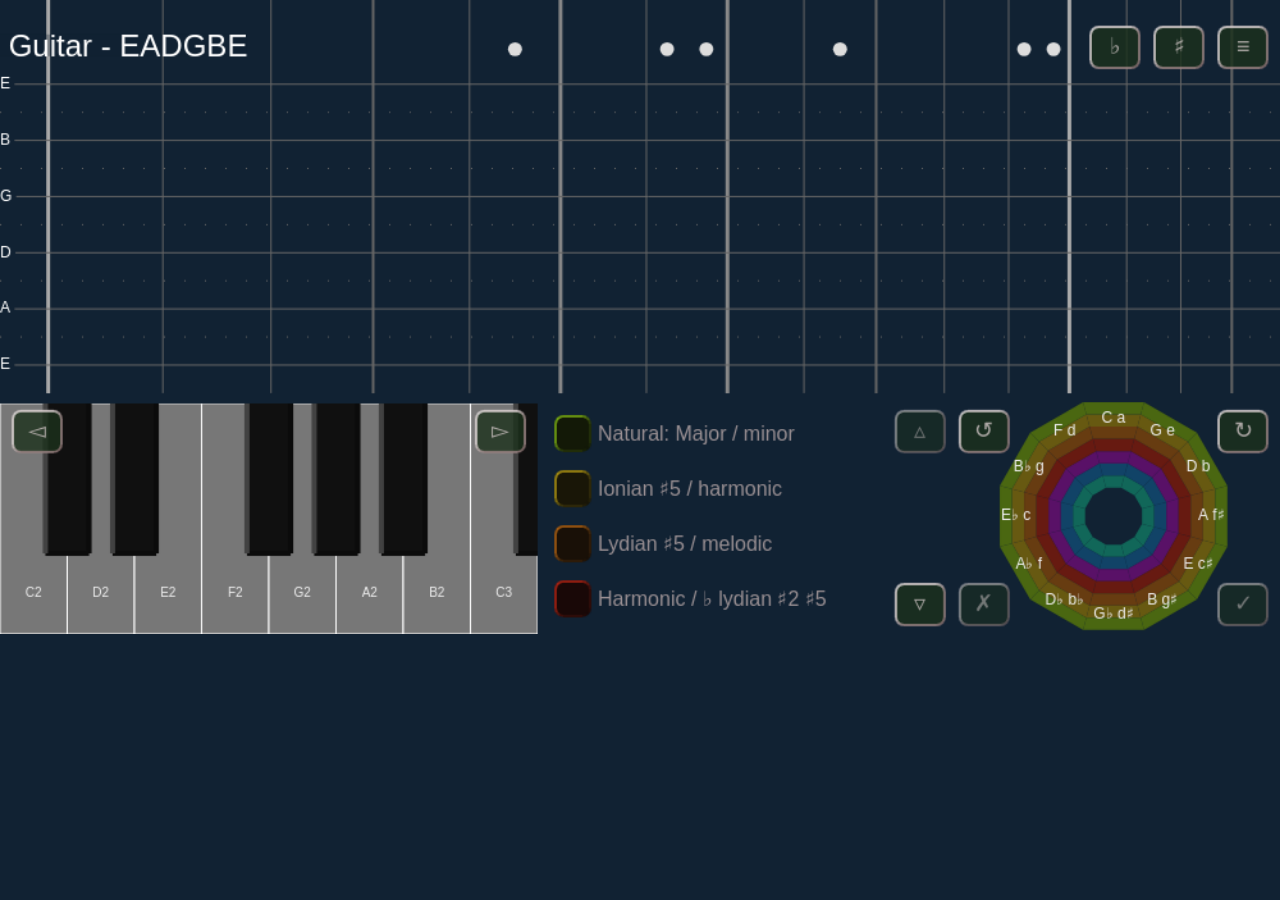
==== index.html @ b49985ad "Update URLs according to project renamer" ====
<!doctype html>
<html lang="en">
	<head>
		<meta charset="utf-8" />
		<meta http-equiv="x-ua-compatible" content="ie=edge" />
		<meta name="viewport" content="width=device-width, initial-scale=1" />

		<title>Get Guitar!</title>
		<link rel="icon" href="favicon.ico" />

		<link href="style/skeleton.css" rel="stylesheet" />
		<link href="style/settings.css" rel="stylesheet" />
	</head>
	<body>
		<canvas width="1000" height="495"></canvas>
		<dialog>
			<button form="settings">✖</button>
			<h3>The Boiler Room Backstage</h3>
			<form name="local" id="settings" method="dialog">

				<fieldset><legend>About</legend>
					<p>
						Provided as-is. Please consider sending a <a href="https://portal.tipjar.tips/t3s/themusic" target="_blank">donation</a> in case this software proves useful to you.
						Also, there's a &copy;&nbsp;<a href="https://github.com/tschw/perfect-harmony/blob/gh-pages/LICENSE" target="_blank">copy left</a> of <a href="https://github.com/tschw/perfect-harmony" target="_blank">the source</a>.
					</p>
				</fieldset>
				<fieldset>
					<legend>Persistency</legend>
					<p>
						The settings here are stored locally on the device, more
						precisely in your browser's local storage.
						The app runs entirely on the client, so in order to move
						settings to another device or share them with another user,
						they can be exported to a file and then imported elsewhere.
					</p>
					<p>
						<input form="imex" type="file" name="import" id="import" accept="text/json"></input>
						<label for="import">Import</label>
						<a class="button" name="export" href="#">Export</a>
						<a class="button" name="reset" href="#">Reset</a>
					</p>
					<label class="table"><input form="imex" name="imexTunings" type="checkbox" checked="true"></input> String Instruments / Tunings</label>
					<label class="table"><input form="imex" name="imexLocal" type="checkbox" checked="true"></input> Local User Preferences</label>
					<label class="table"><input form="imex" name="imexMidi" type="checkbox" checked="true"></input> MIDI Configuration</label>
				</fieldset>
				<fieldset><legend>Strings View</legend>
					<label class="block">Instruments &amp; Tunings
						<textarea form="tunings" name="tunings">
Guitar - EADGBE: E2 A2 D3 G3 B3 E4
Mandola | Violin - CGDAE: C3 G3 D4 A4 E5
Ukulele - GCEA: G4 C4 E4 A4</textarea>
					</label>
					<label class="table"><input name="mirrored" type="checkbox"></input> Mirrored, as of instruments for left-handed players</label>
					<label class="table"><input name="swipewipes" type="checkbox" checked="true"></input> Enable left-to-right swipe gesture to clear the selection</label>
				</fieldset>
				<fieldset>
					<legend>Keyboard View</legend>
					<label for="keysLowestWhite">The lowest visible white key is</label>
					<select name="keysLowestWhiteNote" id="keysLowestWhite" value="C">
						<option>C</option><option>D</option><option>E</option>
						<option>F</option><option>G</option><option>A</option>
						<option>B</option>
					</select>
					<input name="keysLowestWhiteOctave" value="2" min="0" max="7" type="number"></input>
					<label class="table"><input name="keysScrollButtons" type="checkbox" checked="true"></input> Scroll Buttons are Visible</label>
					<label class="table"><input name="keysNoteNamesWhite" type="checkbox" checked="true"></input> Show note names for white keys</label>
					<label class="table"><input name="keysNoteNamesBlackSharp" type="checkbox"></input> Show note names with &sharp; for black keys</label>
					<label class="table"><input name="keysNoteNamesBlackFlat" type="checkbox"></input> Show note names with &flat; for black keys</label>
				</fieldset>
				<fieldset>
					<legend>Tonality Legend</legend>
					<label class="table"><input name="legendScrollButtons" type="checkbox" checked="true"></input> Scroll Buttons are Visible</label>
				</fieldset>
				<fieldset>
					<legend>Feature Availability</legend>
					<label class="table"><input name="featureChromaticTranspose" type="checkbox" checked="true"></input> Chromatic Transpose, Flat/Sharp Buttons</label>
					<label class="table"><input name="featureTransposeByFifth" type="checkbox" checked="true"></input> Transpose by Fifth, Circle of Fifths Rotate Buttons</label>
					<label class="table"><input name="featureAudioAnalysis" type="checkbox"></input> Audio Perception and Analysis (experimental), Microphone Button</label>
				</fieldset>
				<fieldset id="midiInterface">
					<legend>MIDI Interface</legend>
					<label id="midiIn">Input: <select name="midiIn" value="">
						<option value="" selected="true">[ None ]</option>
					</select></label>
					<label id="miniOut">Output: <select name="midiOut" value="">
						<option value="" selected="true">[ None ]</option>
					</select></label>
					<output for="midiIn midiOut" name="midiDiax" class="diax"></output>
					<label class="table"><input name="logMidiInput" type="checkbox"></input> Log incoming MIDI messages to developer console</label>
					<label class="table"><input name="logMidiOutput" type="checkbox"></input> Log outgoing MIDI messages to developer console</label>
				</fieldset>
				<fieldset id="midiBehavior">
					<legend>MIDI Behavior</legend>
					<table id="midiInput">
						<thead>
							<tr>
								<th colspan="4">Input</th>
								<th>|</th>
								<th colspan="1">Mode</th>
								<th>|</th>
								<th colspan="3">Adaptive Bend Width</th>
								<th>|</th>
								<th colspan="2">Output</th>
							</tr><tr>
								<th>Ch.</th><th>T/p.</th><th>Op</th><th>N<sub>acc</sub></th>
								<th>|</th>
								<th colspan="1">T/p.</th>
								<th>|</th>
								<th colspan="2">&#x23fb;</th><th>CC (RP #0)</th>
								<th>|</th>
								<th>T/p.</th><th>Ch.</th>
							</tr>
						</thead>
						</tbody>
							<tr>
								<td>1</td><td>
	<input form="midi" name="midiCh1inTranspose" value="0" min="-48" max="48" type="number"></input>
								</td><td>
	<select form="midi" name="midiCh1inOp" value="absorb">
		<option value="absorb" selected="true">Absorb</option>
		<optgroup label="Select">
			<option value="select-live-absorb">Live Select</option>
			<option value="select-live-forward">Live +Forward</option>
			<option value="select-toggle-absorb">Toggle Selection</option>
			<option value="select-toggle-forward">Toggle +Forward</option>
		</optgroup>
		<option value="forward">Forward</option>
		<optgroup label="Lock to Selection">
			<option value="lock-filtering">Filtering</option>
			<option value="lock-flattening">Flattening</option>
			<option value="lock-sharpening">Sharpening</option>
		</optgroup>
	</select>
								</td><td>
	<input form="midi" name="midiCh1inNAcc" value="0" min="0" max="24" type="number" disabled="true"></input>
								</td><td>|
								</td><td>
	<input form="midi" name="midiCh1modeTranspose" value="0" min="-10" max="10" type="number"></input>
								</td><td>|
								</td><td>
	<input form="midi" name="midiCh1bendWidth" type="checkbox" checked="true"></input>
								</td><td>
	<input form="midi" name="midiCh1bendWidthSteps" value="1" min="0" max="28" type="number"></input>
								</td><td>
	<select form="midi" name="midiCh1bendWidthEvent" value="set-steps">
		<option value="ignore">does nothing</option>
		<option value="set-steps" selected="true">sets adaptive steps</option>
		<option value="override">overrides adaptivity</option>
	</select>
								</td><td>|
								</td><td>
	<input form="midi" name="midiCh1outTranspose" value="0" min="-48" max="48" type="number"></input>
								</td><td>
	<input form="midi" name="midiCh1outChannel" value="1" min="1" max="16" type="number"></input>
								</td>
							</tbody>
						</tr>
					</table>
					<label class="table"><input form="midi" name="fwdSysCommon" type="checkbox"></input> Forward System Common Messages</label>
					<label class="table"><input form="midi" name="fwdSysRealTime" type="checkbox"></input> Forward System Real Time Messages</label>
					<label class="table"><input form="midi" name="fwdSysExclusive" type="checkbox"></input> Forward System Exclusive Messages (requires browser restart)</label>
				</fieldset>
			</form>
			<form id="imex"></form>
			<form id="tunings"></form>
			<form id="midi"></form>
		</dialog>
		<script src="js/App.js" type="module"></script>
	</body>
</html>
---- style/skeleton.css ----
body {
	background-color: #112233;
	margin: 0; border: 0; padding: 0;
}

canvas { width: 100%; }

@media screen and (orientation: portrait) {

	body:after {
		position: absolute;
		width: 100%;
		top: 0;
		bottom: 0;
		content: "";
		background: #525252
				url(./turn-device.png) center center no-repeat;
		background-size: 100% auto;
	}

	canvas, dialog { display: none; }
}
---- style/settings.css ----
dialog {
	background-color: inherit;
	position: absolute;
	left: 4%; width: 88%;
	top: 6.5%; height: 78%;
	opacity: 86%;
	padding: 2%;
	margin: 0;
	border: 0;
	color: white;
	font-size: 16pt;
	overflow: hidden;
	text-align: center;
}

dialog h3 { margin: 0; }
dialog button:first-child { float: right; }

fieldset p {
	margin: 0.25em 0 0.5em 0;
	text-align: justify;
	text-justify: inter-word;
}

a, a:link, a:active, a:visited {
	color: darkgray!important;
	font-weight: bold;
	text-decoration: underline;
}

button, label[for=import], a.button,
		a.button:link, a.button:active, a.button:visited {
	background-color: inherit;
	color: lightgray!important;
	border: 2px solid darkgray;
	border-radius: 8px;
	font-weight: bold;
	text-decoration: none;
	margin: 0 2px;
	padding: 0 6px;
	font-size: 24px;
}

label {
	white-space: pre-line; margin: 4px;
	color: lightgray;
}

a:hover, a.button:hover, button:hover, label:hover {
	color: inherit!important;
	border-color: inherit;
	cursor: pointer;
}

form#settings {
	display: block;
	margin: 1% 0 0 0;
	clear: right;
	text-align: left;
	overflow-y: scroll;
	overflow-x: auto;
	position: relative;
	height: 94%;
}

.block { display: block; }
.table { display: table; }

output.diax { color: yellow; }
label.error:not([for=import]), textarea.error { color: red; }
label.error[for=import], a.button.error { border-color: red; }

textarea {
	width: 99%;
	height: 4em;
	font-size: 12pt;
	font-weight: bold;
	background-color: lightgray;
	opacity: 60%;
	border: 0;
	color: black;
}
input, select {
	font-size: 11pt;
	margin: 0px;
	vertical-align: text-top;
	background-color: white;
}
input:disabled, select:disabled {
	background-color: #888;
}
input:hover:not(:disabled), select:hover:not(:disabled) {
	background-color: #ddd;
}
textarea:hover:not(:disabled), textarea:focus:not(:disabled) {
	background-color: #e7e7e7;
}

input { height: 1.0em; } select { height: 1.4em; }
input[type=number] { width: 3em; }
input[type=checkbox] { vertical-align: middle; }
input[type=file] {
	position: absolute!important;
	width: 1px; height: 1px;
}

table {
	text-align: center;
}
tr:first-child th {
	font-weight: bold; font-size: 0.9em;
	padding: 0 0.2em;
	border-bottom: 1px solid white;
}
th {
	font-weight: normal; font-size: 0.75em;
}
th, td {
	font-size: 0.9em;
	padding: 0 0.1em;
}
td {
	border-top: 1px solid white;
}
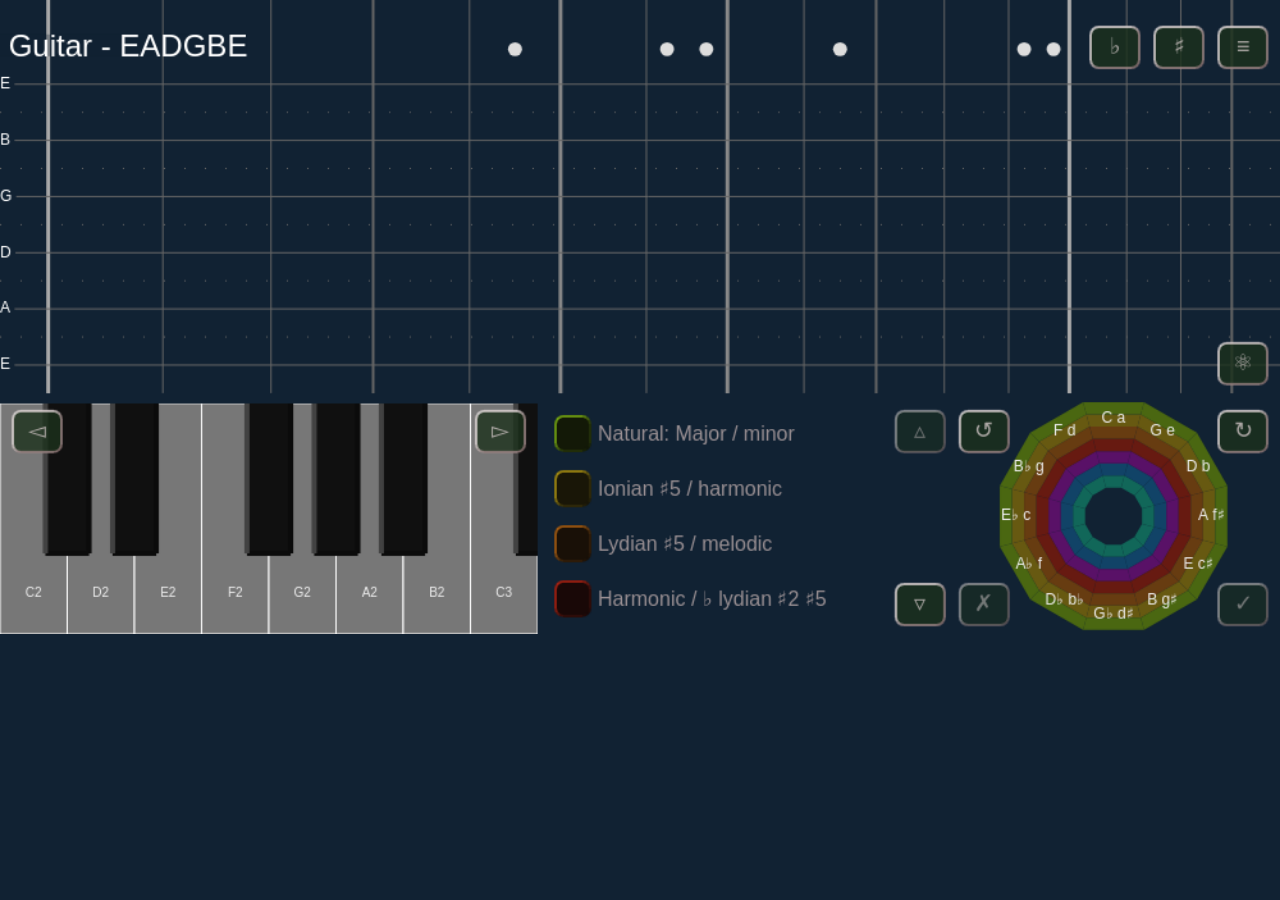
==== commit 8a11c89f: "Introduce Harmony Explorer This component lets the user view and edit the current selection as a pri" ====
--- a/index.html
+++ b/index.html
@@ -5,166 +5,30 @@
 		<meta http-equiv="x-ua-compatible" content="ie=edge" />
 		<meta name="viewport" content="width=device-width, initial-scale=1" />
 
-		<title>Get Guitar!</title>
+		<title>Perfect Harmony</title>
 		<link rel="icon" href="favicon.ico" />
 
 		<link href="style/skeleton.css" rel="stylesheet" />
-		<link href="style/settings.css" rel="stylesheet" />
 	</head>
 	<body>
 		<canvas width="1000" height="495"></canvas>
-		<dialog>
-			<button form="settings">✖</button>
+		<dialog class="settings">
+			<button type="close" form="settings">✖</button>
 			<h3>The Boiler Room Backstage</h3>
 			<form name="local" id="settings" method="dialog">
-
-				<fieldset><legend>About</legend>
-					<p>
-						Provided as-is. Please consider sending a <a href="https://portal.tipjar.tips/t3s/themusic" target="_blank">donation</a> in case this software proves useful to you.
-						Also, there's a &copy;&nbsp;<a href="https://github.com/tschw/perfect-harmony/blob/gh-pages/LICENSE" target="_blank">copy left</a> of <a href="https://github.com/tschw/perfect-harmony" target="_blank">the source</a>.
-					</p>
-				</fieldset>
-				<fieldset>
-					<legend>Persistency</legend>
-					<p>
-						The settings here are stored locally on the device, more
-						precisely in your browser's local storage.
-						The app runs entirely on the client, so in order to move
-						settings to another device or share them with another user,
-						they can be exported to a file and then imported elsewhere.
-					</p>
-					<p>
-						<input form="imex" type="file" name="import" id="import" accept="text/json"></input>
-						<label for="import">Import</label>
-						<a class="button" name="export" href="#">Export</a>
-						<a class="button" name="reset" href="#">Reset</a>
-					</p>
-					<label class="table"><input form="imex" name="imexTunings" type="checkbox" checked="true"></input> String Instruments / Tunings</label>
-					<label class="table"><input form="imex" name="imexLocal" type="checkbox" checked="true"></input> Local User Preferences</label>
-					<label class="table"><input form="imex" name="imexMidi" type="checkbox" checked="true"></input> MIDI Configuration</label>
-				</fieldset>
-				<fieldset><legend>Strings View</legend>
-					<label class="block">Instruments &amp; Tunings
-						<textarea form="tunings" name="tunings">
-Guitar - EADGBE: E2 A2 D3 G3 B3 E4
-Mandola | Violin - CGDAE: C3 G3 D4 A4 E5
-Ukulele - GCEA: G4 C4 E4 A4</textarea>
-					</label>
-					<label class="table"><input name="mirrored" type="checkbox"></input> Mirrored, as of instruments for left-handed players</label>
-					<label class="table"><input name="swipewipes" type="checkbox" checked="true"></input> Enable left-to-right swipe gesture to clear the selection</label>
-				</fieldset>
-				<fieldset>
-					<legend>Keyboard View</legend>
-					<label for="keysLowestWhite">The lowest visible white key is</label>
-					<select name="keysLowestWhiteNote" id="keysLowestWhite" value="C">
-						<option>C</option><option>D</option><option>E</option>
-						<option>F</option><option>G</option><option>A</option>
-						<option>B</option>
-					</select>
-					<input name="keysLowestWhiteOctave" value="2" min="0" max="7" type="number"></input>
-					<label class="table"><input name="keysScrollButtons" type="checkbox" checked="true"></input> Scroll Buttons are Visible</label>
-					<label class="table"><input name="keysNoteNamesWhite" type="checkbox" checked="true"></input> Show note names for white keys</label>
-					<label class="table"><input name="keysNoteNamesBlackSharp" type="checkbox"></input> Show note names with &sharp; for black keys</label>
-					<label class="table"><input name="keysNoteNamesBlackFlat" type="checkbox"></input> Show note names with &flat; for black keys</label>
-				</fieldset>
-				<fieldset>
-					<legend>Tonality Legend</legend>
-					<label class="table"><input name="legendScrollButtons" type="checkbox" checked="true"></input> Scroll Buttons are Visible</label>
-				</fieldset>
-				<fieldset>
-					<legend>Feature Availability</legend>
-					<label class="table"><input name="featureChromaticTranspose" type="checkbox" checked="true"></input> Chromatic Transpose, Flat/Sharp Buttons</label>
-					<label class="table"><input name="featureTransposeByFifth" type="checkbox" checked="true"></input> Transpose by Fifth, Circle of Fifths Rotate Buttons</label>
-					<label class="table"><input name="featureAudioAnalysis" type="checkbox"></input> Audio Perception and Analysis (experimental), Microphone Button</label>
-				</fieldset>
-				<fieldset id="midiInterface">
-					<legend>MIDI Interface</legend>
-					<label id="midiIn">Input: <select name="midiIn" value="">
-						<option value="" selected="true">[ None ]</option>
-					</select></label>
-					<label id="miniOut">Output: <select name="midiOut" value="">
-						<option value="" selected="true">[ None ]</option>
-					</select></label>
-					<output for="midiIn midiOut" name="midiDiax" class="diax"></output>
-					<label class="table"><input name="logMidiInput" type="checkbox"></input> Log incoming MIDI messages to developer console</label>
-					<label class="table"><input name="logMidiOutput" type="checkbox"></input> Log outgoing MIDI messages to developer console</label>
-				</fieldset>
-				<fieldset id="midiBehavior">
-					<legend>MIDI Behavior</legend>
-					<table id="midiInput">
-						<thead>
-							<tr>
-								<th colspan="4">Input</th>
-								<th>|</th>
-								<th colspan="1">Mode</th>
-								<th>|</th>
-								<th colspan="3">Adaptive Bend Width</th>
-								<th>|</th>
-								<th colspan="2">Output</th>
-							</tr><tr>
-								<th>Ch.</th><th>T/p.</th><th>Op</th><th>N<sub>acc</sub></th>
-								<th>|</th>
-								<th colspan="1">T/p.</th>
-								<th>|</th>
-								<th colspan="2">&#x23fb;</th><th>CC (RP #0)</th>
-								<th>|</th>
-								<th>T/p.</th><th>Ch.</th>
-							</tr>
-						</thead>
-						</tbody>
-							<tr>
-								<td>1</td><td>
-	<input form="midi" name="midiCh1inTranspose" value="0" min="-48" max="48" type="number"></input>
-								</td><td>
-	<select form="midi" name="midiCh1inOp" value="absorb">
-		<option value="absorb" selected="true">Absorb</option>
-		<optgroup label="Select">
-			<option value="select-live-absorb">Live Select</option>
-			<option value="select-live-forward">Live +Forward</option>
-			<option value="select-toggle-absorb">Toggle Selection</option>
-			<option value="select-toggle-forward">Toggle +Forward</option>
-		</optgroup>
-		<option value="forward">Forward</option>
-		<optgroup label="Lock to Selection">
-			<option value="lock-filtering">Filtering</option>
-			<option value="lock-flattening">Flattening</option>
-			<option value="lock-sharpening">Sharpening</option>
-		</optgroup>
-	</select>
-								</td><td>
-	<input form="midi" name="midiCh1inNAcc" value="0" min="0" max="24" type="number" disabled="true"></input>
-								</td><td>|
-								</td><td>
-	<input form="midi" name="midiCh1modeTranspose" value="0" min="-10" max="10" type="number"></input>
-								</td><td>|
-								</td><td>
-	<input form="midi" name="midiCh1bendWidth" type="checkbox" checked="true"></input>
-								</td><td>
-	<input form="midi" name="midiCh1bendWidthSteps" value="1" min="0" max="28" type="number"></input>
-								</td><td>
-	<select form="midi" name="midiCh1bendWidthEvent" value="set-steps">
-		<option value="ignore">does nothing</option>
-		<option value="set-steps" selected="true">sets adaptive steps</option>
-		<option value="override">overrides adaptivity</option>
-	</select>
-								</td><td>|
-								</td><td>
-	<input form="midi" name="midiCh1outTranspose" value="0" min="-48" max="48" type="number"></input>
-								</td><td>
-	<input form="midi" name="midiCh1outChannel" value="1" min="1" max="16" type="number"></input>
-								</td>
-							</tbody>
-						</tr>
-					</table>
-					<label class="table"><input form="midi" name="fwdSysCommon" type="checkbox"></input> Forward System Common Messages</label>
-					<label class="table"><input form="midi" name="fwdSysRealTime" type="checkbox"></input> Forward System Real Time Messages</label>
-					<label class="table"><input form="midi" name="fwdSysExclusive" type="checkbox"></input> Forward System Exclusive Messages (requires browser restart)</label>
-				</fieldset>
+				<!-- loaded later -->
 			</form>
 			<form id="imex"></form>
 			<form id="tunings"></form>
 			<form id="midi"></form>
 		</dialog>
+		<dialog class="explorer">
+			<button type="close" form="explorer">✖</button>
+			<h3>Prime Structure and Placement</h3>
+			<form name="explorer" id="explorer" method="dialog"></form>
+				<!-- loaded later -->
+			</form>
+		</dialog>
 		<script src="js/App.js" type="module"></script>
 	</body>
 </html>
